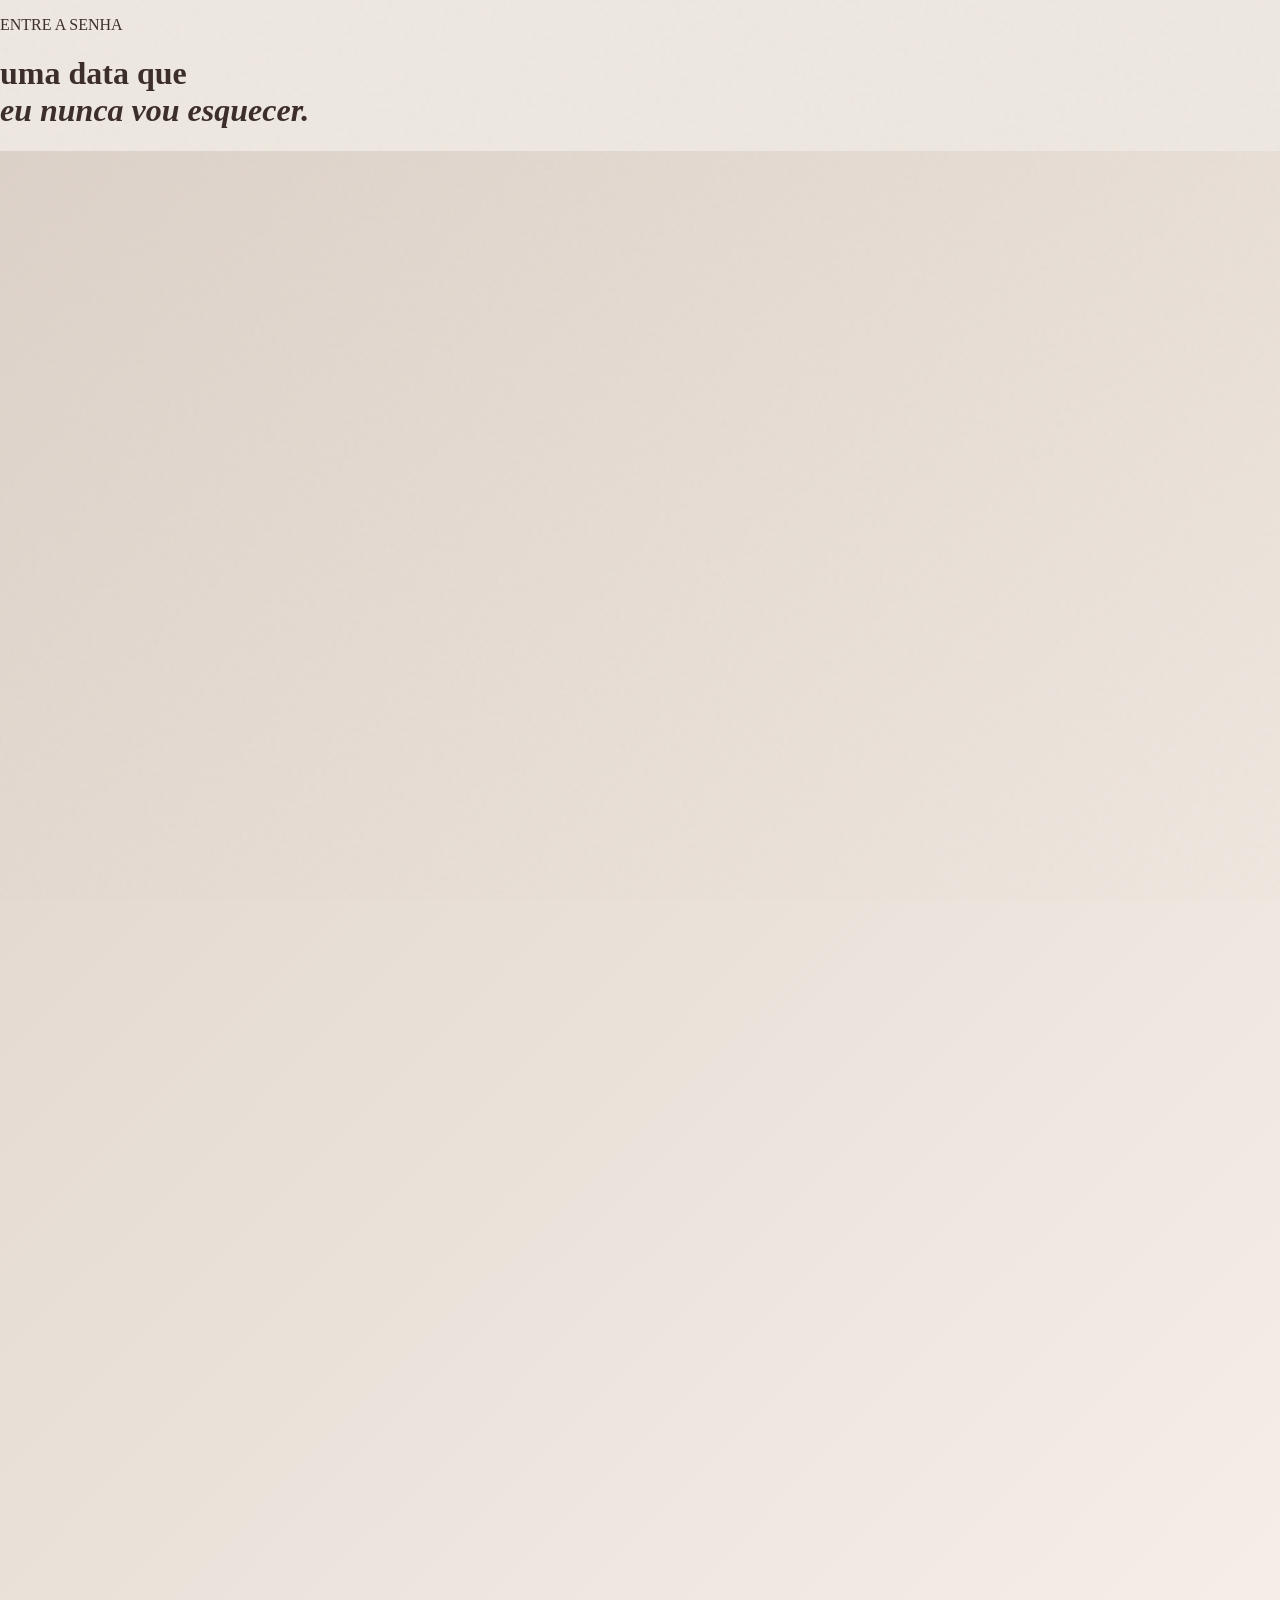
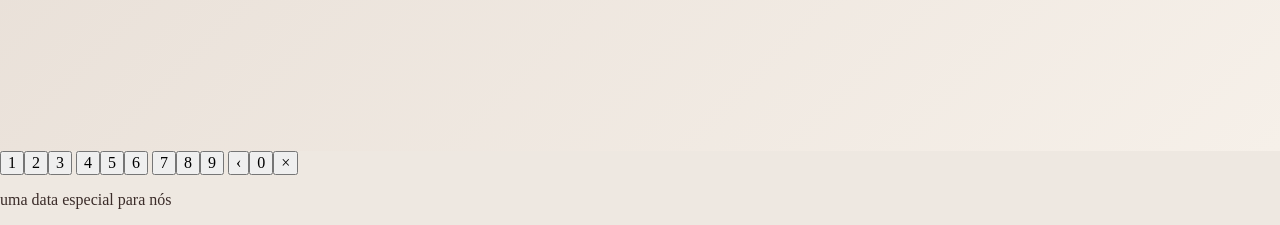
==== index.html @ 5bfc0364 "refactor: entrada vertical inspirada em tela de senha mobile" ====
<!doctype html>
<html lang="pt-BR">
<head>
<meta charset="UTF-8">
<meta name="viewport" content="width=device-width,initial-scale=1,viewport-fit=cover">
<meta name="theme-color" content="#8b0000">
<meta name="description" content="para alissa — uma história em vinte páginas">
<title>para alissa</title>
<link rel="stylesheet" href="styles.css">
</head>
<body>
<div class="grain" aria-hidden="true"></div>
<div id="lock" class="lock-screen">
  <div class="lock-shell">
    <div class="lock-title">
      <p class="lock-kicker">ENTRE A SENHA</p>
      <h1>uma data que<br><em>eu nunca vou esquecer.</em></h1>
    </div>
    <div class="lock-photo-frame"><div class="photo ph-capa"></div></div>
    <div class="lock-form">
      <div id="pin" class="pin" aria-label="Senha digitada"><span></span><span></span><span></span><span></span><span></span><span></span><span></span><span></span></div>
      <div class="keypad" aria-label="Teclado numérico">
        <button type="button" data-key="1">1</button><button type="button" data-key="2">2</button><button type="button" data-key="3">3</button>
        <button type="button" data-key="4">4</button><button type="button" data-key="5">5</button><button type="button" data-key="6">6</button>
        <button type="button" data-key="7">7</button><button type="button" data-key="8">8</button><button type="button" data-key="9">9</button>
        <button type="button" data-key="back">‹</button><button type="button" data-key="0">0</button><button type="button" data-key="clear">×</button>
      </div>
      <p class="lock-hint">uma data especial para nós</p>
      <p id="error" class="password-error" aria-live="polite"></p>
    </div>
  </div>
</div>
<main id="book" hidden></main>
<script src="script.js"></script>
<script src="video-enhance.js"></script>
</body>
</html>
---- styles.css ----
*{box-sizing:border-box}html{scroll-behavior:smooth}body{margin:0;background:#eee8e1;color:#3b2c29;font-family:"Times New Roman",Times,serif}button,input{font:inherit}.grain{position:fixed;inset:0;pointer-events:none;z-index:100;opacity:.07;background-image:url("data:image/svg+xml,%3Csvg viewBox='0 0 180 180' xmlns='http://www.w3.org/2000/svg'%3E%3Cfilter id='n'%3E%3CfeTurbulence type='fractalNoise' baseFrequency='.9' numOctaves='4' stitchTiles='stitch'/%3E%3C/filter%3E%3Crect width='100%25' height='100%25' filter='url(%23n)' opacity='.5'/%3E%3C/svg%3E")}.lock{min-height:100svh;display:grid;place-items:center;padding:28px;background:#f5efe8;transition:opacity .6s,transform .6s}.lock.unlocking{opacity:0;transform:scale(1.03)}.lock-inner{text-align:center;width:min(430px,100%)}.eyebrow,.chapter{font-size:11px;letter-spacing:.18em;text-transform:uppercase}.eyebrow{color:#855a50}.lock h1{font-size:clamp(38px,10vw,64px);line-height:.95;font-weight:normal;margin:24px 0 12px}.lock h1 i,h1 i,h2 i{font-weight:normal}.lock p{font-size:16px;line-height:1.6}.polaroid{background:#fffdf9;padding:12px 12px 25px;box-shadow:0 15px 35px #4b342b22;transform:rotate(-2deg);width:min(230px,65vw);margin:0 auto 30px}.photo{aspect-ratio:4/5;background:linear-gradient(135deg,#ddd2c9,#f6f0e9);background-size:cover;background-position:center;display:grid;place-items:center;color:#927b70;font-size:13px}.photo:not(:empty){text-align:center}.polaroid small{display:block;margin-top:10px;font-size:15px}.password-form{display:grid;gap:9px;text-align:left;margin-top:24px}.password-form label{font-size:13px}.password-form input{border:1px solid #cbb8ae;background:#fffaf6;padding:15px;text-align:center;letter-spacing:.2em;outline:none}.password-form input:focus{border-color:#86544b}.password-form button,.yes{border:0;background:#6f302d;color:#fff;padding:15px;cursor:pointer}.password-form strong{height:18px;text-align:center;color:#8d3530;font-size:13px;font-weight:normal}.book{width:100%}.page{min-height:100svh;position:relative;display:grid;place-items:center;padding:80px 22px;overflow:hidden;border-bottom:1px solid #d8cbc1}.page:nth-child(odd){background:#f5efe8}.page:nth-child(even){background:#eee5dd}.page-inner{width:min(900px,100%);margin:auto}.centered{text-align:center}.progress{position:fixed;z-index:90;top:0;left:0;right:0;height:52px;padding:15px 20px;display:flex;align-items:center;gap:14px;background:#f5efe8e8;backdrop-filter:blur(10px);font-size:11px;letter-spacing:.12em;text-transform:uppercase}.progress-line{height:1px;background:#cdbbb0;flex:1}.progress-line span{display:block;height:100%;width:5%;background:#6f302d;transition:width .3s}.cover{min-height:100svh}.cover .page-inner{text-align:center}.cover h2{font-size:clamp(64px,16vw,150px);font-weight:normal;line-height:.8;margin:25px 0}.cover .chapter{margin-bottom:20px}.cover-note{font-size:17px;line-height:1.6}.rule{width:90px;height:1px;background:#7b4039;margin:28px auto}.scroll{margin-top:70px;font-size:11px;letter-spacing:.2em;text-transform:uppercase}.two-col{display:grid;grid-template-columns:1fr 1fr;gap:60px;align-items:center}.giant{font-size:clamp(90px,20vw,190px);line-height:.72;color:#71332f}.giant small{font-size:.25em;letter-spacing:.2em}.page h2{font-size:clamp(42px,9vw,86px);line-height:.9;font-weight:normal;margin:18px 0 35px}.note{font-size:18px;line-height:1.7;max-width:400px}.letter{max-width:620px;margin:auto;background:#fbf7f1;padding:clamp(28px,7vw,70px);box-shadow:0 20px 50px #4b342b12;line-height:1.8;font-size:18px}.letter .sign{text-align:right;margin-top:40px}.gallery{display:grid;grid-template-columns:1.2fr .8fr;gap:18px}.tile{background:#fffaf5;padding:9px;box-shadow:0 10px 25px #4b342b16}.tile .photo{aspect-ratio:1/1}.tile.tall{grid-row:span 2}.tile.tall .photo{aspect-ratio:3/4}.tile figcaption{font-size:12px;padding:12px 4px}.quote{max-width:760px;text-align:center}.quote-mark{font-size:110px;line-height:.3;color:#9a6b5e}.quote blockquote{font-size:clamp(38px,8vw,76px);line-height:.98;margin:35px 0;font-weight:normal}.quote p{font-size:16px}.timeline{border-left:1px solid #9e8277;margin-top:40px}.time{display:grid;grid-template-columns:90px 1fr;gap:22px;padding:0 0 35px 22px;position:relative}.time:before{content:"";position:absolute;left:-4px;top:5px;width:7px;height:7px;border-radius:50%;background:#71332f}.time span{font-size:12px;letter-spacing:.1em}.time b{font-size:22px;font-weight:normal}.time p{margin:7px 0;line-height:1.5}.film{width:min(720px,100%);background:#2b2523;padding:14px;box-shadow:0 20px 50px #33231f33}.video{aspect-ratio:16/10;background:#574b45;color:#e8ddd5;display:grid;place-items:center;text-align:center}.video small{display:block;margin-top:6px;font-size:11px}.film-caption{display:flex;justify-content:space-between;color:#ddd1c8;font-size:11px;padding:13px 2px}.record-wrap{text-align:center}.record{width:min(280px,70vw);aspect-ratio:1;border-radius:50%;margin:20px auto;background:repeating-radial-gradient(circle,#151515 0 2px,#242424 3px 4px);display:grid;place-items:center;box-shadow:0 20px 35px #33231f33}.record:after{content:"";width:80px;aspect-ratio:1;border-radius:50%;background:#efe5dc;box-shadow:inset 0 0 0 8px #7a3d38}.music{margin-top:-65px;position:relative;border:1px solid #8c6b62;background:#f8f0e9;padding:11px 25px;cursor:pointer}.help{font-size:11px;color:#826e66}.words{display:flex;flex-direction:column;gap:7px;align-items:center}.words span{font-size:clamp(30px,7vw,72px);line-height:.9}.words .mark{font-style:italic;color:#71332f}.collage{min-height:650px;position:relative}.card{position:absolute;background:#fff;padding:10px 10px 30px;width:190px;box-shadow:0 15px 30px #3a292522}.card .photo{aspect-ratio:1}.card span{display:block;margin-top:10px;font-size:13px}.c1{left:5%;top:10%;transform:rotate(-7deg)}.c2{right:7%;top:17%;transform:rotate(6deg)}.c3{left:28%;bottom:8%;transform:rotate(-3deg)}.collage-note{position:absolute;right:15%;bottom:10%;font-size:24px;font-style:italic;transform:rotate(-5deg)}.counters{display:flex;justify-content:center;gap:clamp(15px,7vw,80px);margin:55px 0}.counters div{text-align:center}.counters strong{display:block;font-size:clamp(45px,12vw,100px);font-weight:normal}.counters span{font-size:11px;letter-spacing:.16em;text-transform:uppercase}.why{max-width:700px}.why p{font-size:clamp(22px,5vw,43px);border-bottom:1px solid #d1c0b6;padding:25px 0;margin:0}.why span{font-size:11px;margin-right:20px;color:#8b675e}.full-photo{width:min(700px,90vw);background:#fff;padding:12px;transform:rotate(-1deg);box-shadow:0 20px 40px #3b292522}.full-photo .photo{aspect-ratio:4/5}.overlay{margin-top:-100px;background:#f5efe8e8;padding:25px;position:relative;width:min(580px,85vw);box-shadow:0 15px 35px #3b292511}.future-grid{display:grid;grid-template-columns:1fr 1fr;gap:1px;background:#bca69b;margin-top:30px}.future-grid div{background:#f5efe8;padding:30px}.future-grid span{display:block;font-size:11px;text-transform:uppercase;letter-spacing:.15em}.future-grid b{font-size:24px;font-weight:normal;display:block;margin-top:12px}.envelope{width:min(600px,95vw);min-height:380px;background:#eee2d8;padding:45px 30px;box-shadow:0 25px 50px #3b29251f}.envelope-letter{background:#fffaf5;padding:30px;line-height:1.7;box-shadow:0 8px 20px #3b292511}.emphasis{font-size:20px}.reveal-card{border:1px solid #bba69a;padding:50px 25px;text-align:center}.reveal-card h2{font-size:38px;margin:20px 0}.outline{background:transparent;border:1px solid #71332f;padding:13px 28px;cursor:pointer}.final-polaroid{width:min(420px,80vw);background:#fff;padding:14px 14px 35px;box-shadow:0 20px 45px #33231f22;transform:rotate(2deg);margin:auto}.final-polaroid p{font-size:13px;margin:12px 4px 0}.final-intro{text-align:center;font-size:19px;line-height:1.5;max-width:600px;margin:35px auto 0}.strong{font-size:27px}.proposal{text-align:center}.proposal h2{font-size:clamp(62px,14vw,125px);margin:30px 0 45px}.proposal-small{font-size:20px}.actions{height:150px;display:flex;align-items:center;justify-content:center;gap:22px;position:relative}.yes,.no{border:1px solid #71332f;padding:15px 34px;cursor:pointer;transition:.25s}.yes{font-size:20px}.no{background:transparent;color:#71332f;position:relative}.hint{font-size:12px;margin-top:20px}.success{text-align:center}.success h2{font-size:clamp(75px,18vw,150px);margin:20px 0}.ring{width:70px;height:70px;border:1px solid #71332f;border-radius:50%;margin:auto}.success-date{font-size:13px;letter-spacing:.15em}.success-photo{width:min(280px,65vw);margin:30px auto}.success-photo .photo{aspect-ratio:1}.end{font-size:13px;line-height:1.6;margin-top:35px}@media(max-width:650px){.two-col{grid-template-columns:1fr;gap:25px}.gallery{grid-template-columns:1fr 1fr}.tile.tall{grid-row:span 2}.card{width:145px}.collage{min-height:530px}.counters{gap:20px}.future-grid{grid-template-columns:1fr}.progress span:first-child{display:none}.page{padding:75px 18px}.letter{font-size:16px}.actions{height:190px}}
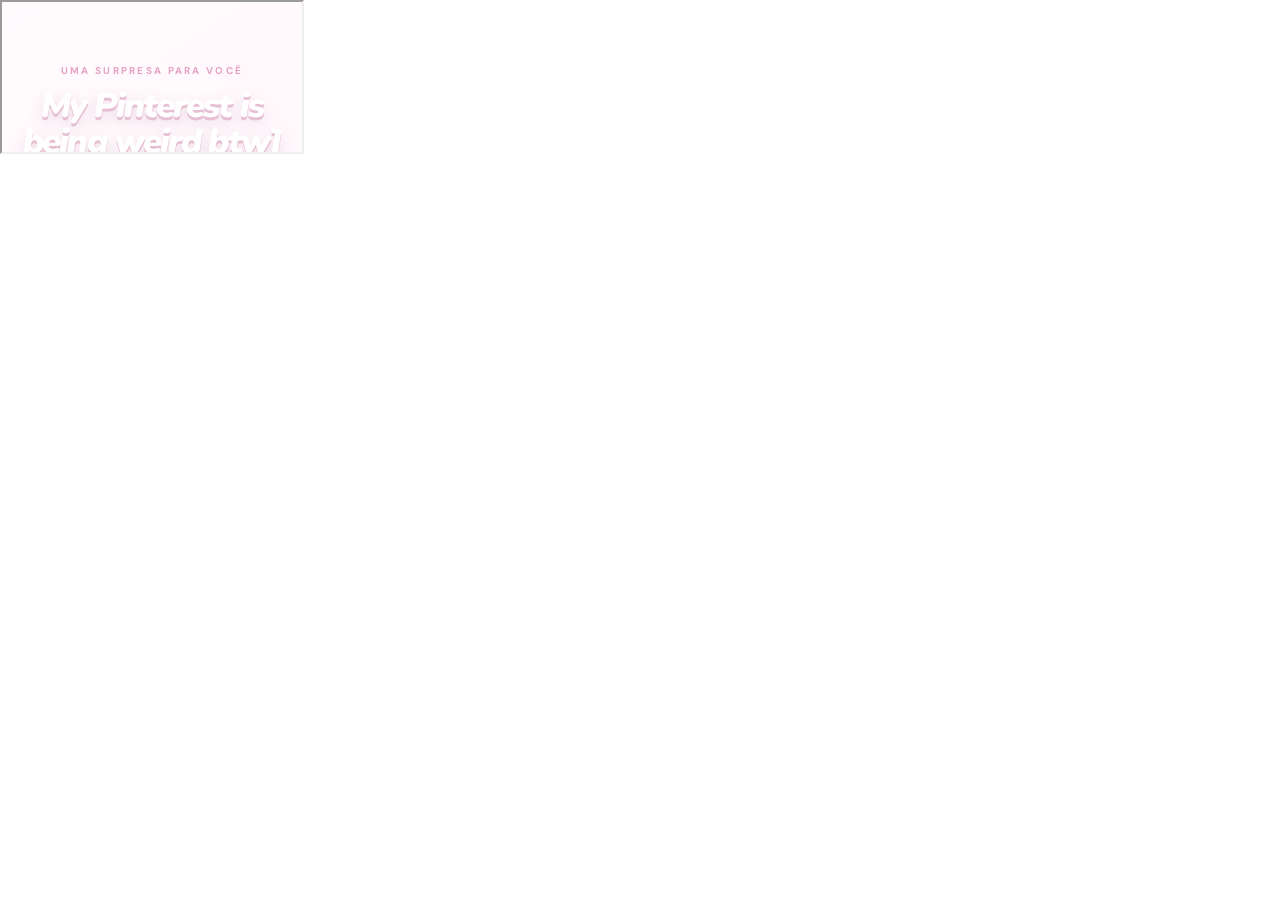
==== commit 0303aa80: "feat: colocar codigo original do zip como primeira tela do site" ====
--- a/index.html
+++ b/index.html
@@ -3,32 +3,14 @@
 <head>
 <meta charset="UTF-8">
 <meta name="viewport" content="width=device-width,initial-scale=1,viewport-fit=cover">
-<meta name="theme-color" content="#8b0000">
+<meta name="theme-color" content="#fff3fa">
 <meta name="description" content="para alissa — uma história em vinte páginas">
 <title>para alissa</title>
 <link rel="stylesheet" href="styles.css">
 </head>
 <body>
-<div class="grain" aria-hidden="true"></div>
-<div id="lock" class="lock-screen">
-  <div class="lock-shell">
-    <div class="lock-title">
-      <p class="lock-kicker">ENTRE A SENHA</p>
-      <h1>uma data que<br><em>eu nunca vou esquecer.</em></h1>
-    </div>
-    <div class="lock-photo-frame"><div class="photo ph-capa"></div></div>
-    <div class="lock-form">
-      <div id="pin" class="pin" aria-label="Senha digitada"><span></span><span></span><span></span><span></span><span></span><span></span><span></span><span></span></div>
-      <div class="keypad" aria-label="Teclado numérico">
-        <button type="button" data-key="1">1</button><button type="button" data-key="2">2</button><button type="button" data-key="3">3</button>
-        <button type="button" data-key="4">4</button><button type="button" data-key="5">5</button><button type="button" data-key="6">6</button>
-        <button type="button" data-key="7">7</button><button type="button" data-key="8">8</button><button type="button" data-key="9">9</button>
-        <button type="button" data-key="back">‹</button><button type="button" data-key="0">0</button><button type="button" data-key="clear">×</button>
-      </div>
-      <p class="lock-hint">uma data especial para nós</p>
-      <p id="error" class="password-error" aria-live="polite"></p>
-    </div>
-  </div>
+<div id="entry-screen" aria-label="Entrada do site">
+  <iframe id="entry-frame" src="entrada-especial/index.html" title="Uma data especial"></iframe>
 </div>
 <main id="book" hidden></main>
 <script src="script.js"></script>
--- a/styles.css
+++ b/styles.css
@@ -1 +1 @@
-*{box-sizing:border-box}html{scroll-behavior:smooth}body{margin:0;background:#eee8e1;color:#3b2c29;font-family:"Times New Roman",Times,serif}button,input{font:inherit}.grain{position:fixed;inset:0;pointer-events:none;z-index:100;opacity:.07;background-image:url("data:image/svg+xml,%3Csvg viewBox='0 0 180 180' xmlns='http://www.w3.org/2000/svg'%3E%3Cfilter id='n'%3E%3CfeTurbulence type='fractalNoise' baseFrequency='.9' numOctaves='4' stitchTiles='stitch'/%3E%3C/filter%3E%3Crect width='100%25' height='100%25' filter='url(%23n)' opacity='.5'/%3E%3C/svg%3E")}.lock{min-height:100svh;display:grid;place-items:center;padding:28px;background:#f5efe8;transition:opacity .6s,transform .6s}.lock.unlocking{opacity:0;transform:scale(1.03)}.lock-inner{text-align:center;width:min(430px,100%)}.eyebrow,.chapter{font-size:11px;letter-spacing:.18em;text-transform:uppercase}.eyebrow{color:#855a50}.lock h1{font-size:clamp(38px,10vw,64px);line-height:.95;font-weight:normal;margin:24px 0 12px}.lock h1 i,h1 i,h2 i{font-weight:normal}.lock p{font-size:16px;line-height:1.6}.polaroid{background:#fffdf9;padding:12px 12px 25px;box-shadow:0 15px 35px #4b342b22;transform:rotate(-2deg);width:min(230px,65vw);margin:0 auto 30px}.photo{aspect-ratio:4/5;background:linear-gradient(135deg,#ddd2c9,#f6f0e9);background-size:cover;background-position:center;display:grid;place-items:center;color:#927b70;font-size:13px}.photo:not(:empty){text-align:center}.polaroid small{display:block;margin-top:10px;font-size:15px}.password-form{display:grid;gap:9px;text-align:left;margin-top:24px}.password-form label{font-size:13px}.password-form input{border:1px solid #cbb8ae;background:#fffaf6;padding:15px;text-align:center;letter-spacing:.2em;outline:none}.password-form input:focus{border-color:#86544b}.password-form button,.yes{border:0;background:#6f302d;color:#fff;padding:15px;cursor:pointer}.password-form strong{height:18px;text-align:center;color:#8d3530;font-size:13px;font-weight:normal}.book{width:100%}.page{min-height:100svh;position:relative;display:grid;place-items:center;padding:80px 22px;overflow:hidden;border-bottom:1px solid #d8cbc1}.page:nth-child(odd){background:#f5efe8}.page:nth-child(even){background:#eee5dd}.page-inner{width:min(900px,100%);margin:auto}.centered{text-align:center}.progress{position:fixed;z-index:90;top:0;left:0;right:0;height:52px;padding:15px 20px;display:flex;align-items:center;gap:14px;background:#f5efe8e8;backdrop-filter:blur(10px);font-size:11px;letter-spacing:.12em;text-transform:uppercase}.progress-line{height:1px;background:#cdbbb0;flex:1}.progress-line span{display:block;height:100%;width:5%;background:#6f302d;transition:width .3s}.cover{min-height:100svh}.cover .page-inner{text-align:center}.cover h2{font-size:clamp(64px,16vw,150px);font-weight:normal;line-height:.8;margin:25px 0}.cover .chapter{margin-bottom:20px}.cover-note{font-size:17px;line-height:1.6}.rule{width:90px;height:1px;background:#7b4039;margin:28px auto}.scroll{margin-top:70px;font-size:11px;letter-spacing:.2em;text-transform:uppercase}.two-col{display:grid;grid-template-columns:1fr 1fr;gap:60px;align-items:center}.giant{font-size:clamp(90px,20vw,190px);line-height:.72;color:#71332f}.giant small{font-size:.25em;letter-spacing:.2em}.page h2{font-size:clamp(42px,9vw,86px);line-height:.9;font-weight:normal;margin:18px 0 35px}.note{font-size:18px;line-height:1.7;max-width:400px}.letter{max-width:620px;margin:auto;background:#fbf7f1;padding:clamp(28px,7vw,70px);box-shadow:0 20px 50px #4b342b12;line-height:1.8;font-size:18px}.letter .sign{text-align:right;margin-top:40px}.gallery{display:grid;grid-template-columns:1.2fr .8fr;gap:18px}.tile{background:#fffaf5;padding:9px;box-shadow:0 10px 25px #4b342b16}.tile .photo{aspect-ratio:1/1}.tile.tall{grid-row:span 2}.tile.tall .photo{aspect-ratio:3/4}.tile figcaption{font-size:12px;padding:12px 4px}.quote{max-width:760px;text-align:center}.quote-mark{font-size:110px;line-height:.3;color:#9a6b5e}.quote blockquote{font-size:clamp(38px,8vw,76px);line-height:.98;margin:35px 0;font-weight:normal}.quote p{font-size:16px}.timeline{border-left:1px solid #9e8277;margin-top:40px}.time{display:grid;grid-template-columns:90px 1fr;gap:22px;padding:0 0 35px 22px;position:relative}.time:before{content:"";position:absolute;left:-4px;top:5px;width:7px;height:7px;border-radius:50%;background:#71332f}.time span{font-size:12px;letter-spacing:.1em}.time b{font-size:22px;font-weight:normal}.time p{margin:7px 0;line-height:1.5}.film{width:min(720px,100%);background:#2b2523;padding:14px;box-shadow:0 20px 50px #33231f33}.video{aspect-ratio:16/10;background:#574b45;color:#e8ddd5;display:grid;place-items:center;text-align:center}.video small{display:block;margin-top:6px;font-size:11px}.film-caption{display:flex;justify-content:space-between;color:#ddd1c8;font-size:11px;padding:13px 2px}.record-wrap{text-align:center}.record{width:min(280px,70vw);aspect-ratio:1;border-radius:50%;margin:20px auto;background:repeating-radial-gradient(circle,#151515 0 2px,#242424 3px 4px);display:grid;place-items:center;box-shadow:0 20px 35px #33231f33}.record:after{content:"";width:80px;aspect-ratio:1;border-radius:50%;background:#efe5dc;box-shadow:inset 0 0 0 8px #7a3d38}.music{margin-top:-65px;position:relative;border:1px solid #8c6b62;background:#f8f0e9;padding:11px 25px;cursor:pointer}.help{font-size:11px;color:#826e66}.words{display:flex;flex-direction:column;gap:7px;align-items:center}.words span{font-size:clamp(30px,7vw,72px);line-height:.9}.words .mark{font-style:italic;color:#71332f}.collage{min-height:650px;position:relative}.card{position:absolute;background:#fff;padding:10px 10px 30px;width:190px;box-shadow:0 15px 30px #3a292522}.card .photo{aspect-ratio:1}.card span{display:block;margin-top:10px;font-size:13px}.c1{left:5%;top:10%;transform:rotate(-7deg)}.c2{right:7%;top:17%;transform:rotate(6deg)}.c3{left:28%;bottom:8%;transform:rotate(-3deg)}.collage-note{position:absolute;right:15%;bottom:10%;font-size:24px;font-style:italic;transform:rotate(-5deg)}.counters{display:flex;justify-content:center;gap:clamp(15px,7vw,80px);margin:55px 0}.counters div{text-align:center}.counters strong{display:block;font-size:clamp(45px,12vw,100px);font-weight:normal}.counters span{font-size:11px;letter-spacing:.16em;text-transform:uppercase}.why{max-width:700px}.why p{font-size:clamp(22px,5vw,43px);border-bottom:1px solid #d1c0b6;padding:25px 0;margin:0}.why span{font-size:11px;margin-right:20px;color:#8b675e}.full-photo{width:min(700px,90vw);background:#fff;padding:12px;transform:rotate(-1deg);box-shadow:0 20px 40px #3b292522}.full-photo .photo{aspect-ratio:4/5}.overlay{margin-top:-100px;background:#f5efe8e8;padding:25px;position:relative;width:min(580px,85vw);box-shadow:0 15px 35px #3b292511}.future-grid{display:grid;grid-template-columns:1fr 1fr;gap:1px;background:#bca69b;margin-top:30px}.future-grid div{background:#f5efe8;padding:30px}.future-grid span{display:block;font-size:11px;text-transform:uppercase;letter-spacing:.15em}.future-grid b{font-size:24px;font-weight:normal;display:block;margin-top:12px}.envelope{width:min(600px,95vw);min-height:380px;background:#eee2d8;padding:45px 30px;box-shadow:0 25px 50px #3b29251f}.envelope-letter{background:#fffaf5;padding:30px;line-height:1.7;box-shadow:0 8px 20px #3b292511}.emphasis{font-size:20px}.reveal-card{border:1px solid #bba69a;padding:50px 25px;text-align:center}.reveal-card h2{font-size:38px;margin:20px 0}.outline{background:transparent;border:1px solid #71332f;padding:13px 28px;cursor:pointer}.final-polaroid{width:min(420px,80vw);background:#fff;padding:14px 14px 35px;box-shadow:0 20px 45px #33231f22;transform:rotate(2deg);margin:auto}.final-polaroid p{font-size:13px;margin:12px 4px 0}.final-intro{text-align:center;font-size:19px;line-height:1.5;max-width:600px;margin:35px auto 0}.strong{font-size:27px}.proposal{text-align:center}.proposal h2{font-size:clamp(62px,14vw,125px);margin:30px 0 45px}.proposal-small{font-size:20px}.actions{height:150px;display:flex;align-items:center;justify-content:center;gap:22px;position:relative}.yes,.no{border:1px solid #71332f;padding:15px 34px;cursor:pointer;transition:.25s}.yes{font-size:20px}.no{background:transparent;color:#71332f;position:relative}.hint{font-size:12px;margin-top:20px}.success{text-align:center}.success h2{font-size:clamp(75px,18vw,150px);margin:20px 0}.ring{width:70px;height:70px;border:1px solid #71332f;border-radius:50%;margin:auto}.success-date{font-size:13px;letter-spacing:.15em}.success-photo{width:min(280px,65vw);margin:30px auto}.success-photo .photo{aspect-ratio:1}.end{font-size:13px;line-height:1.6;margin-top:35px}@media(max-width:650px){.two-col{grid-template-columns:1fr;gap:25px}.gallery{grid-template-columns:1fr 1fr}.tile.tall{grid-row:span 2}.card{width:145px}.collage{min-height:530px}.counters{gap:20px}.future-grid{grid-template-columns:1fr}.progress span:first-child{display:none}.page{padding:75px 18px}.letter{font-size:16px}.actions{height:190px}}
+*{box-sizing:border-box}html{scroll-behavior:smooth}body{margin:0;background:#fff;color:#210606;font-family:"Times New Roman",Times,serif;overflow-x:hidden}button,input{font:inherit}.grain{position:fixed;inset:0;pointer-events:none;z-index:100;opacity:.035;background-image:url("data:image/svg+xml,%3Csvg viewBox='0 0 180 180' xmlns='http://www.w3.org/2000/svg'%3E%3Cfilter id='n'%3E%3CfeTurbulence type='fractalNoise' baseFrequency='.9' numOctaves='4' stitchTiles='stitch'/%3E%3C/filter%3E%3Crect width='100%25' height='100%25' filter='url(%23n)' opacity='.5'/%3E%3C/svg%3E')}.lock-screen{min-height:100svh;min-height:100dvh;background:#8b0000;color:#fff;display:grid;place-items:center;padding:24px 18px;transition:opacity .65s,transform .65s}.lock-screen.unlocking{opacity:0;transform:scale(1.025)}.lock-shell{width:min(360px,100%);display:grid;grid-template-columns:1fr;justify-items:center;text-align:center}.lock-title{order:1}.lock-kicker{font-size:12px;letter-spacing:.08em;margin:0 0 12px;font-weight:bold}.lock-title h1{font-size:clamp(28px,8vw,38px);line-height:1;margin:0 0 22px;font-weight:normal}.lock-title h1 em{font-style:italic}.lock-photo-frame{order:2;width:min(210px,66vw);aspect-ratio:1/1.08;background:#fff;padding:8px;border:1px solid #eee;box-shadow:0 14px 35px #35000055;transform:rotate(-2deg);margin:0 auto 24px}.photo{width:100%;height:100%;background:#eee center/cover no-repeat;display:grid;place-items:center;color:#704747;font-size:13px}.ph-capa{background-image:url("[data-uri]");background-size:cover;background-position:center}.lock-form{order:3;width:min(290px,100%)}.pin{height:32px;display:flex;justify-content:center;gap:9px;margin:4px 0 18px}.pin span{width:23px;height:23px;border:2px solid #fff;border-radius:4px;transition:.18s}.pin span.filled{background:#fff;transform:scale(.92)}.keypad{display:grid;grid-template-columns:repeat(3,1fr);gap:8px;width:100%}.keypad button{border:0;border-radius:50%;background:#fff;color:#8b0000;aspect-ratio:1;max-width:54px;width:100%;justify-self:center;font-size:22px;font-weight:bold;cursor:pointer;-webkit-tap-highlight-color:transparent;transition:transform .1s}.keypad button:active{transform:scale(.88)}.lock-hint{font-size:12px;letter-spacing:.08em;margin:18px 0 0}.password-error{min-height:18px;font-size:12px;margin:7px 0 0;color:#ffd7d7}.book{width:100%;background:#fff}.page{min-height:100svh;min-height:100dvh;position:relative;display:grid;place-items:center;padding:78px 22px 55px;overflow:hidden;border-bottom:1px solid #eadada;background:#fff}.page:nth-child(even){background:#fff}.page-inner{width:min(820px,100%);margin:auto}.progress{position:fixed;z-index:90;top:0;left:0;right:0;height:48px;padding:14px 18px;display:flex;align-items:center;gap:12px;background:#ffffffed;border-bottom:1px solid #eadada;backdrop-filter:blur(12px);font-size:10px;letter-spacing:.14em;text-transform:uppercase;color:#640000}.progress-line{height:1px;background:#e1caca;flex:1}.progress-line span{display:block;height:100%;width:5%;background:#8b0000;transition:width .3s}.chapter{font-size:10px;letter-spacing:.18em;text-transform:uppercase;color:#8b0000;margin:0 0 16px}.page h2{font-size:clamp(40px,8.5vw,82px);line-height:.92;font-weight:normal;margin:15px 0 30px;color:#300808}.page h2 i{font-weight:normal}.cover{text-align:center}.cover h2{font-size:clamp(70px,17vw,150px);line-height:.78;margin:20px 0;color:#8b0000}.cover .chapter{margin-bottom:20px}.cover-note,.note{font-size:17px;line-height:1.65;max-width:470px;margin-left:auto;margin-right:auto}.rule{width:100px;height:1px;background:#8b0000;margin:28px auto}.scroll{margin-top:65px;font-size:10px;letter-spacing:.2em;text-transform:uppercase;color:#8b0000}.polaroid{background:#fff;padding:10px 10px 20px;border:1px solid #e4cccc;width:min(320px,80vw);margin:25px auto;box-shadow:0 12px 30px #5d000015}.polaroid .photo{aspect-ratio:4/5}.polaroid small{display:block;margin-top:9px;font-size:13px}.two-col{display:grid;grid-template-columns:1fr 1fr;gap:60px;align-items:center}.giant{font-size:clamp(90px,20vw,180px);line-height:.72;color:#8b0000}.giant small{font-size:.22em;letter-spacing:.2em}.letter{max-width:620px;margin:auto;border:1px solid #e4cccc;background:#fff;padding:clamp(28px,6vw,60px);line-height:1.85;font-size:18px;position:relative}.letter:before,.letter:after{content:"";position:absolute;width:35px;height:1px;background:#8b0000}.letter:before{top:18px;left:18px}.letter:after{bottom:18px;right:18px}.letter .sign{text-align:right;margin-top:35px}.gallery{display:grid;grid-template-columns:1.1fr .9fr;gap:16px}.tile{background:#fff;padding:7px;border:1px solid #ead7d7}.tile .photo{aspect-ratio:1}.tile.tall{grid-row:span 2}.tile.tall .photo{aspect-ratio:3/4}.tile figcaption{font-size:12px;padding:11px 3px 5px}.quote{max-width:750px;text-align:center}.quote-mark{font-size:100px;line-height:.25;color:#8b0000}.quote blockquote{font-size:clamp(37px,7vw,70px);line-height:.98;margin:35px 0;font-weight:normal}.quote p{font-size:15px}.timeline{border-left:1px solid #9d7777;margin-top:35px}.time{display:grid;grid-template-columns:80px 1fr;gap:18px;padding:0 0 32px 22px;position:relative}.time:before{content:"";position:absolute;left:-4px;top:5px;width:7px;height:7px;border-radius:50%;background:#8b0000}.time span{font-size:11px;letter-spacing:.1em}.time b{font-size:21px;font-weight:normal}.time p{margin:7px 0;line-height:1.5}.film{width:min(720px,100%);background:#210606;padding:10px;margin:auto}.video{aspect-ratio:16/10;background:#4d2424;color:#fff;display:grid;place-items:center;text-align:center}.video small{display:block;margin-top:6px;font-size:10px}.film-caption{display:flex;justify-content:space-between;color:#fff;font-size:10px;padding:11px 2px}.record-wrap{text-align:center}.record{width:min(270px,68vw);aspect-ratio:1;border-radius:50%;margin:22px auto;background:repeating-radial-gradient(circle,#111 0 2px,#292020 3px 4px);display:grid;place-items:center;box-shadow:0 18px 35px #28000030}.record:after{content:"";width:76px;aspect-ratio:1;border-radius:50%;background:#fff;box-shadow:inset 0 0 0 8px #8b0000}.music{margin-top:-62px;position:relative;border:1px solid #8b0000;background:#fff;color:#640000;padding:11px 25px;cursor:pointer}.help{font-size:11px;color:#775a5a}.words{display:flex;flex-direction:column;gap:8px;align-items:center}.words span{font-size:clamp(31px,7vw,72px);line-height:.9}.words .mark{font-style:italic;color:#8b0000}.collage{min-height:590px;position:relative}.card{position:absolute;background:#fff;padding:8px 8px 24px;width:190px;border:1px solid #e2cccc;box-shadow:0 12px 28px #4a00001b}.card .photo{aspect-ratio:1}.card span{display:block;margin-top:9px;font-size:12px}.c1{left:5%;top:8%;transform:rotate(-6deg)}.c2{right:5%;top:15%;transform:rotate(5deg)}.c3{left:28%;bottom:7%;transform:rotate(-3deg)}.collage-note{position:absolute;right:12%;bottom:10%;font-size:22px;font-style:italic;color:#8b0000;transform:rotate(-5deg)}.counters{display:flex;justify-content:center;gap:clamp(18px,7vw,80px);margin:50px 0}.counters div{text-align:center}.counters strong{display:block;font-size:clamp(45px,12vw,95px);font-weight:normal;color:#8b0000}.counters span{font-size:10px;letter-spacing:.16em;text-transform:uppercase}.why{max-width:700px;margin:auto}.why p{font-size:clamp(21px,4.8vw,40px);border-bottom:1px solid #ead7d7;padding:23px 0;margin:0;line-height:1.05}.why span{font-size:10px;margin-right:18px;color:#8b0000}.full-photo{width:min(680px,92vw);padding:8px;border:1px solid #ead0d0;margin:auto}.full-photo .photo{aspect-ratio:4/5}.overlay{margin:-75px auto 0;background:#fff;padding:22px;position:relative;width:min(560px,84vw);border:1px solid #ead7d7}.future-grid{display:grid;grid-template-columns:1fr 1fr;gap:1px;background:#d9baba;margin-top:28px}.future-grid div{background:#fff;padding:28px}.future-grid span{display:block;font-size:10px;text-transform:uppercase;letter-spacing:.15em;color:#8b0000}.future-grid b{font-size:23px;font-weight:normal;display:block;margin-top:10px}.envelope{width:min(600px,94vw);background:#fff;border:1px solid #dfc8c8;padding:30px;box-shadow:0 18px 45px #3b000012}.envelope-letter{background:#fff;padding:28px;border:1px solid #ead7d7;line-height:1.7}.emphasis{font-size:20px;color:#8b0000}.reveal-card{border:1px solid #dcbfbf;padding:45px 25px;text-align:center}.reveal-card h2{font-size:38px;margin:20px 0}.outline{background:#fff;border:1px solid #8b0000;color:#8b0000;padding:13px 28px;cursor:pointer}.final-polaroid{width:min(420px,82vw);background:#fff;padding:9px 9px 24px;border:1px solid #e3cccc;margin:auto;box-shadow:0 18px 40px #3b000014}.final-polaroid .photo{aspect-ratio:1}.final-polaroid p{font-size:12px;margin:11px 3px 0}.final-intro{text-align:center;font-size:18px;line-height:1.5;max-width:600px;margin:32px auto 0}.strong{font-size:26px}.proposal{text-align:center}.proposal h2{font-size:clamp(58px,13vw,120px);margin:28px 0 45px;color:#8b0000}.proposal-small{font-size:19px}.actions{height:160px;display:flex;align-items:center;justify-content:center;gap:22px;position:relative}.yes,.no{border:1px solid #8b0000;padding:14px 32px;cursor:pointer;transition:.25s}.yes{font-size:20px;background:#8b0000;color:#fff}.no{background:#fff;color:#8b0000;position:relative}.hint{font-size:12px;margin-top:20px}.success{text-align:center}.success h2{font-size:clamp(75px,18vw,150px);margin:20px 0;color:#8b0000}.ring{width:68px;height:68px;border:1px solid #8b0000;border-radius:50%;margin:auto}.success-date{font-size:12px;letter-spacing:.15em}.success-photo{width:min(280px,65vw);margin:30px auto}.success-photo .photo{aspect-ratio:1}.end{font-size:12px;line-height:1.6;margin-top:32px}@media(max-width:650px){.page{padding:70px 18px 45px}.page-inner{max-width:100%}.two-col{grid-template-columns:1fr;gap:22px}.two-col .giant{text-align:center}.gallery{grid-template-columns:1fr 1fr;gap:10px}.tile.tall{grid-row:span 2}.card{width:145px}.collage{min-height:510px}.counters{gap:18px}.future-grid{grid-template-columns:1fr}.progress span:first-child{display:none}.letter{font-size:16px;padding:28px 23px}.time{grid-template-columns:62px 1fr;gap:12px}.film{padding:7px}.overlay{margin-top:-55px}.proposal h2{font-size:clamp(55px,14vw,90px)}.actions{height:190px}.keypad{gap:7px}.keypad button{max-width:56px}.lock-shell{width:min(330px,100%)}.lock-photo-frame{width:min(190px,58vw)}.lock-title h1{font-size:30px}}@media(min-width:651px){.lock-shell{width:min(900px,100%);grid-template-columns:1fr 1fr;column-gap:35px;align-items:center}.lock-title{grid-column:2;grid-row:1}.lock-photo-frame{grid-column:1;grid-row:1;width:270px;margin:0}.lock-form{grid-column:2;grid-row:2}.lock-title h1{font-size:34px}.lock-photo-frame{transform:rotate(-2deg)}.lock-form{margin-top:-10px}}
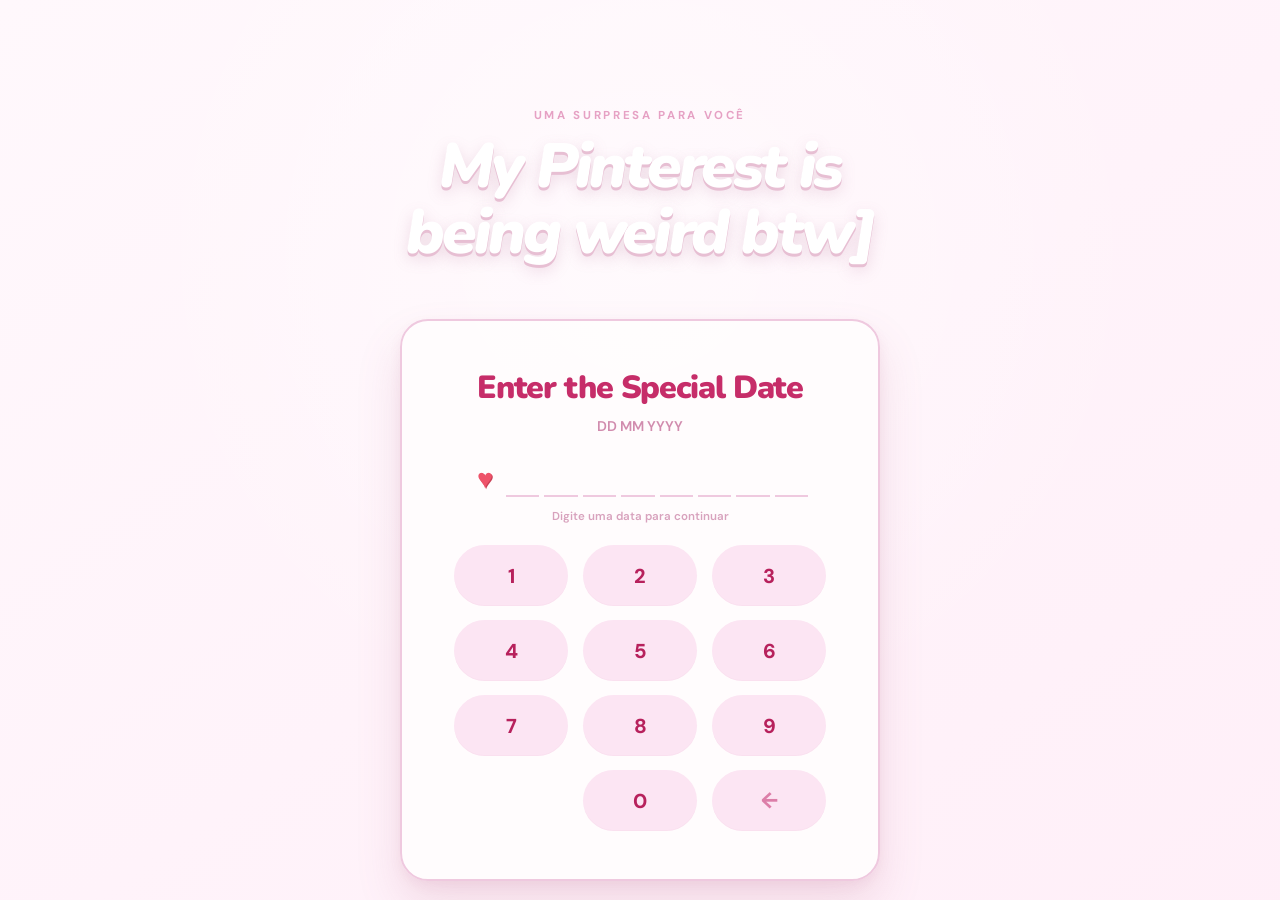
==== commit 4ecf2995: "fix: garantir entrada do zip em tela cheia e vertical" ====
--- a/index.html
+++ b/index.html
@@ -7,13 +7,18 @@
 <meta name="description" content="para alissa — uma história em vinte páginas">
 <title>para alissa</title>
 <link rel="stylesheet" href="styles.css">
+<style>
+  #entry-screen{position:fixed;inset:0;z-index:200;background:#fff;transition:opacity .55s ease,visibility .55s ease}
+  #entry-screen.leaving{opacity:0;visibility:hidden;pointer-events:none}
+  #entry-frame{display:block;width:100%;height:100%;border:0}
+</style>
 </head>
 <body>
 <div id="entry-screen" aria-label="Entrada do site">
   <iframe id="entry-frame" src="entrada-especial/index.html" title="Uma data especial"></iframe>
 </div>
 <main id="book" hidden></main>
-<script src="script.js"></script>
+<script src="story.js"></script>
 <script src="video-enhance.js"></script>
 </body>
 </html>
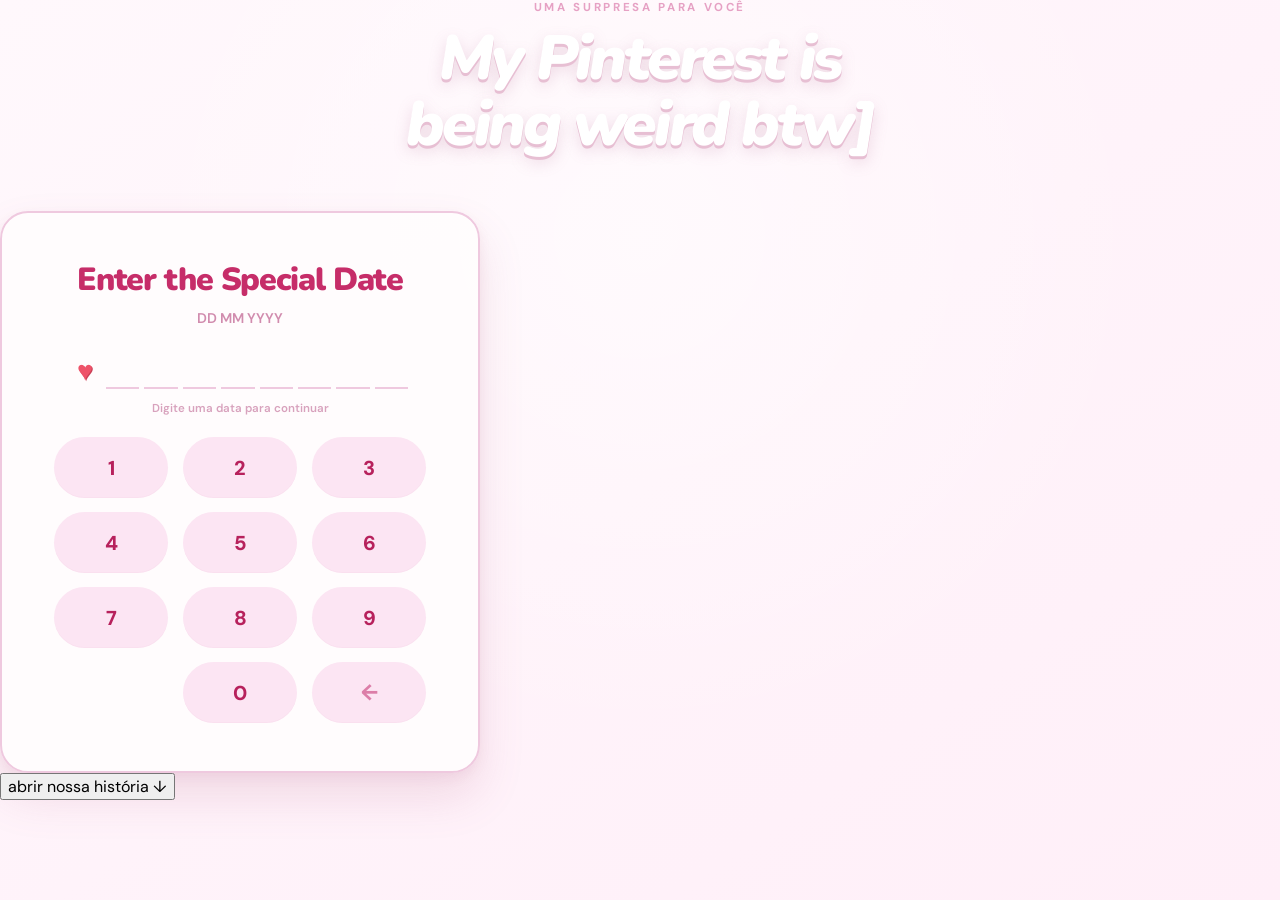
==== commit b515ce42: "fix: simplificar entrada principal e remover iframe duplicado" ====
--- a/index.html
+++ b/index.html
@@ -1,24 +1,14 @@
 <!doctype html>
 <html lang="pt-BR">
 <head>
-<meta charset="UTF-8">
-<meta name="viewport" content="width=device-width,initial-scale=1,viewport-fit=cover">
-<meta name="theme-color" content="#fff3fa">
-<meta name="description" content="para alissa — uma história em vinte páginas">
-<title>para alissa</title>
-<link rel="stylesheet" href="styles.css">
-<style>
-  #entry-screen{position:fixed;inset:0;z-index:200;background:#fff;transition:opacity .55s ease,visibility .55s ease}
-  #entry-screen.leaving{opacity:0;visibility:hidden;pointer-events:none}
-  #entry-frame{display:block;width:100%;height:100%;border:0}
-</style>
+  <meta charset="UTF-8">
+  <meta name="viewport" content="width=device-width,initial-scale=1,viewport-fit=cover">
+  <meta name="theme-color" content="#faf9ef">
+  <meta name="description" content="para alissa">
+  <title>para alissa</title>
+  <style>html,body{margin:0;width:100%;min-height:100%;background:#faf9ef}body{overflow:hidden}.frame{position:fixed;inset:0;width:100%;height:100%;border:0;background:#faf9ef}</style>
 </head>
 <body>
-<div id="entry-screen" aria-label="Entrada do site">
-  <iframe id="entry-frame" src="entrada-especial/index.html" title="Uma data especial"></iframe>
-</div>
-<main id="book" hidden></main>
-<script src="story.js"></script>
-<script src="video-enhance.js"></script>
+  <iframe class="frame" src="entrada-especial/index.html" title="Para Alissa"></iframe>
 </body>
 </html>
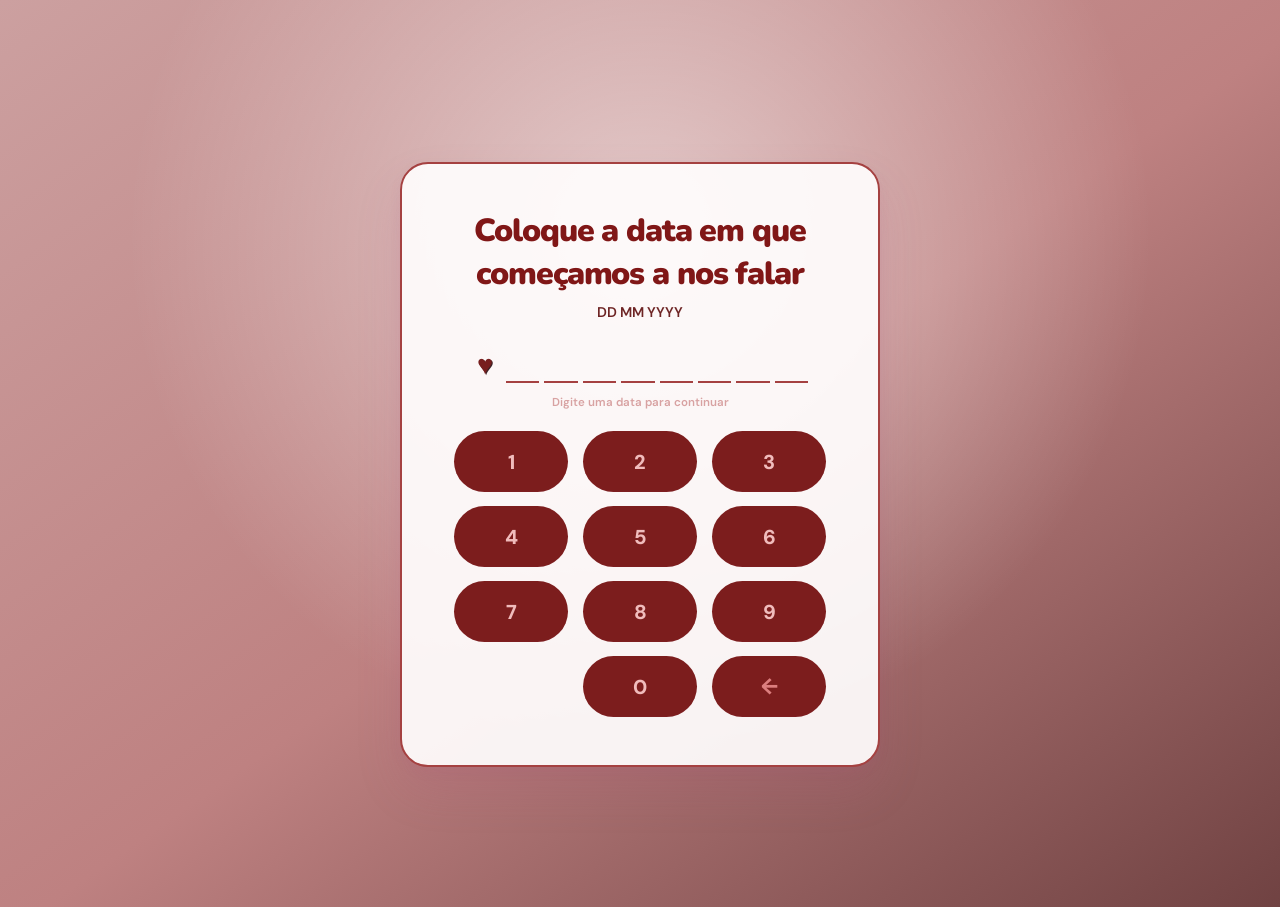
==== commit fb662867: "melhorias" ====
--- a/index.html
+++ b/index.html
@@ -1,14 +1,16 @@
 <!doctype html>
 <html lang="pt-BR">
-<head>
-  <meta charset="UTF-8">
-  <meta name="viewport" content="width=device-width,initial-scale=1,viewport-fit=cover">
-  <meta name="theme-color" content="#faf9ef">
-  <meta name="description" content="para alissa">
-  <title>para alissa</title>
-  <style>html,body{margin:0;width:100%;min-height:100%;background:#faf9ef}body{overflow:hidden}.frame{position:fixed;inset:0;width:100%;height:100%;border:0;background:#faf9ef}</style>
-</head>
-<body>
-  <iframe class="frame" src="entrada-especial/index.html" title="Para Alissa"></iframe>
-</body>
+  <head>
+    <meta charset="UTF-8" />
+    <meta name="viewport" content="width=device-width, initial-scale=1.0" />
+    <meta http-equiv="refresh" content="0; url=entrada-especial/index.html" />
+    <meta name="theme-color" content="#fff3fa" />
+    <title>Para Alissa</title>
+  </head>
+  <body>
+    <p>Carregando a surpresa...</p>
+    <script>
+      window.location.replace("entrada-especial/index.html");
+    </script>
+  </body>
 </html>
